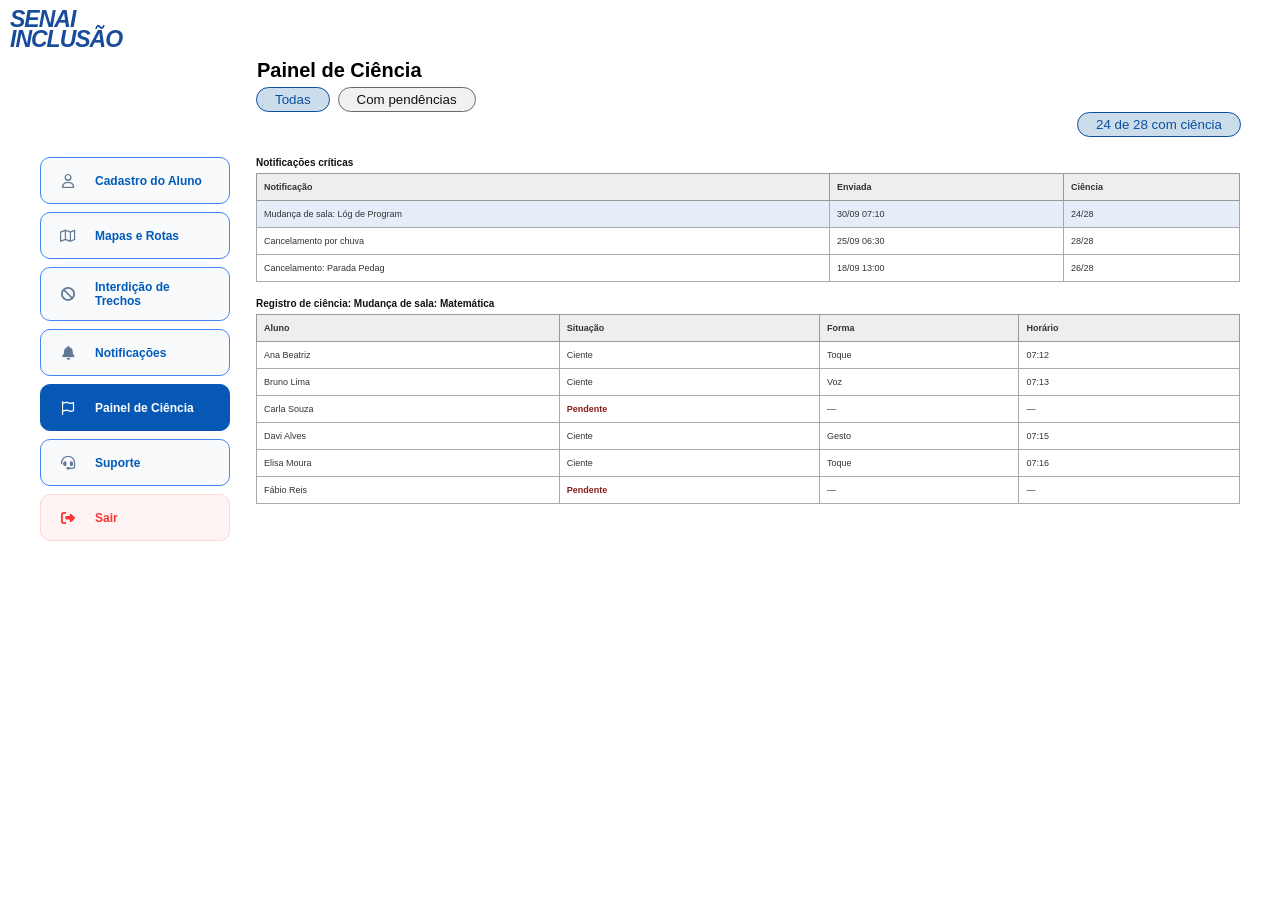
==== index.html @ 3b81bab3 "tela de cadastro feitas e rederecionamentos no local certo" ====
<!DOCTYPE html>
<html lang="pt-BR">
<head>
    <meta charset="UTF-8">
    <meta name="viewport" content="width=device-width, initial-scale=1.0">
    <title>SENAI INCLUSÃO - Painel Ciencia</title>

    <link rel="stylesheet" href="https://cdnjs.cloudflare.com/ajax/libs/font-awesome/6.4.0/css/all.min.css">

    <!--Rederecionamento css-->
     <link rel="stylesheet" href="telaciencia.css">


     
</head>
<body>

    <div class="logo">
        <span>SENAI</span>
        <span>INCLUSÃO</span>
    </div>

    <div class="frase-inicio">
        <h2>Painel de Ciência</h2>
    </div>

    <div class="acecibilidade">
        <button style="background-color: #cbddeb; border: 1px solid #0B4F9E; color: #0B4F9E;" class="contraste">Todas</button>
        <button style="background-color: #F1F1F1; border: 1px solid #6B6B6B; color: #111111;" class="contraste"> Com pendências</button>
    </div>

  
    <div class="acecibilidade2">
    <button style="background-color: #cbddeb; border: 1px solid #0B4F9E; color: #0B4F9E;" class="contraste">24 de 28 com ciência</button>
    </div>
    




<div class="lado">

    <!-- MENU DA ESQUERDA -->
    <div class="etapas">

        <a href="telacadastro.css" class="opcao-menu">
            <i class="fa-regular fa-user"></i>
            <span>Cadastro do Aluno</span>
        </a>

        <a href="#" class="opcao-menu">
            <i class="fa-regular fa-map"></i>
            <span>Mapas e Rotas</span>
        </a>

        <a href="#" class="opcao-menu">
            <i class="fa-solid fa-ban"></i>
            <span>Interdição de Trechos</span>
        </a>

        <a href="#" class="opcao-menu">
            <i class="fa-solid fa-bell"></i>
            <span>Notificações</span>
        </a>

        <a href="#" class="opcao-menu ativo">
            <i class="fa-regular fa-flag"></i>
            <span>Painel de Ciência</span>
        </a>

        <a href="#" class="opcao-menu">
            <i class="fa-solid fa-headset"></i>
            <span>Suporte</span>
        </a>

        <a href="#" class="opcao-menu sair">
            <i class="fa-solid fa-right-from-bracket"></i>
            <span>Sair</span>
        </a>

    </div>


    <!-- ÁREA DA DIREITA DAS DUAS TABELAS -->
    <div class="area-tabelas">
        
        <!-- PRIMEIRA TABELA -->
        <div class="bloco-tabela">

            <p class="titulo-tabela">
                Notificações críticas
            </p>

            <table class="tabela-painel tabela-notificacoes">

                <thead>
                    <tr>
                        <th>Notificação</th>
                        <th>Enviada</th>
                        <th>Ciência</th>
                    </tr>
                </thead>

                <tbody>
                    <tr class="linha-destaque">
                        <td>Mudança de sala: Lóg de Program</td>
                        <td>30/09 07:10</td>
                        <td>24/28</td>
                    </tr>

                    <tr>
                        <td>Cancelamento por chuva</td>
                        <td>25/09 06:30</td>
                        <td>28/28</td>
                    </tr>

                    <tr>
                        <td>Cancelamento: Parada Pedag</td>
                        <td>18/09 13:00</td>
                        <td>26/28</td>
                    </tr>
                </tbody>

            </table>
            

        </div>


        <!-- SEGUNDA TABELA -->
        <div class="bloco-tabela">

            <p class="titulo-tabela">
                Registro de ciência: Mudança de sala: Matemática
            </p>

            <table class="tabela-painel tabela-ciencia">

                <thead>
                    <tr>
                        <th>Aluno</th>
                        <th>Situação</th>
                        <th>Forma</th>
                        <th>Horário</th>
                    </tr>
                </thead>

                <tbody>
                    <tr>
                        <td>Ana Beatriz</td>
                        <td>Ciente</td>
                        <td>Toque</td>
                        <td>07:12</td>
                    </tr>

                    <tr>
                        <td>Bruno Lima</td>
                        <td>Ciente</td>
                        <td>Voz</td>
                        <td>07:13</td>
                    </tr>

                    <tr>
                        <td>Carla Souza</td>
                        <td class="pendente">Pendente</td>
                        <td>—</td>
                        <td>—</td>
                    </tr>

                    <tr>
                        <td>Davi Alves</td>
                        <td>Ciente</td>
                        <td>Gesto</td>
                        <td>07:15</td>
                    </tr>

                    <tr>
                        <td>Elisa Moura</td>
                        <td>Ciente</td>
                        <td>Toque</td>
                        <td>07:16</td>
                    </tr>

                    <tr>
                        <td>Fábio Reis</td>
                        <td class="pendente">Pendente</td>
                        <td>—</td>
                        <td>—</td>
                    </tr>
                </tbody>

            </table>

        </div>

    </div>

</div>

  


</body>
</html>
---- telaciencia.css ----
body {
    font-family: Arial, sans-serif;
    background-color: #FFFFFF;

    width: 100%;
    min-height: 100vh;
    position: relative;
    padding: 40px 40px;
    box-sizing: border-box;

    margin: 0;
    padding: 0;
}

        /* Cabeçalho para ficar alinhado um ao lado do outro*/
    .cabecalho {
        display: flex;
        justify-content: space-between;
        align-items: left;

        padding: 20px 12px;
    }

    /* Logo */
    .logo {
        display: flex;
        flex-direction: column;

        color: #174b9b;
        font-size: 23px;
        font-weight: 900;
        font-style: italic;
        line-height: 0.85;
        letter-spacing: -1px;
        margin: 10px;
    }

    .frase-inicio{
    display: flex;
    flex-direction: column;
    align-items: flex-start;

    margin-left: 257px;
    width: calc(100% - 230px);
    box-sizing: border-box;
    }

    .frase-inicio h2 {
    margin: 0 0 5px;
    font-size: 20px;
}

    .acecibilidade{
    display: flex;
    justify-content: flex-start;
    align-items: center;
    flex-wrap: wrap;
    gap: 8px;

    width: calc(100% 230px);
    margin-left: 256px;
    padding: 0;
    box-sizing: border-box;
}

/*mudando as cores,alinhamento e o tamanho*/
.contraste,
.tamanho-fonte {
    display: flex;
    justify-content: center;
    align-items: center;

    background-color: white;
    border: 1px solid #cbddeb;
    border-radius: 20px;
    padding: 4px 18px;
    cursor: pointer;
}

.acecibilidade2{
    display: flex;
    justify-content: flex-end;
    align-items: center;

    width: calc(100% - 230px);
    margin-left: 191px;
    padding: 0;
    box-sizing: border-box;
    
}


/* Organiza as opções na vertical */
.etapas {
    display: flex;
    flex-direction: column;
    gap: 8px;
    margin: 10px;

    width: 190px;
}

/* Estilo de cada opção */
.opcao-menu {
    display: flex;
    align-items: center;
    gap: 18px;

    width: 100%;
    min-height: 47px;
    padding: 12px 18px;
    box-sizing: border-box;

    background-color: #f8fafc;
    border: 1px solid #4285f4;
    border-radius: 10px;

    color: #005bbb;
    font-size: 12px;
    font-weight: bold;
    text-decoration: none;

    transition: background-color 0.2s;
}

/* Padroniza o tamanho dos ícones */
.opcao-menu i {
    width: 18px;
    min-width: 18px;
    text-align: center;
    font-size: 14px;
    color: #627994;
}

/* Opção selecionada */
.opcao-menu.ativo {
    background-color: #0757b5;
    color: white;
    border-color: #0757b5;
}

.opcao-menu.ativo i {
    color: white;
}

/* Botão Sair */
.opcao-menu.sair {
    color: #ff3333;
    background-color: #fff4f4;
    border-color: #ffd5d5;
}

.opcao-menu.sair i {
    color: #ff3333;
}


/* Títulos acima das tabelas */
.titulo-tabela {
    font-size: 10px;
    font-weight: bold;
    color: #111111;
    margin: 18px 0 5px;
}

/* Estilo geral das tabelas */
.tabela-painel {
    width: 100%;
    border-collapse: collapse;
    table-layout: auto;

    font-family: Arial, sans-serif;
    font-size: 9px;
    color: #333333;

    background-color: #ffffff;
    border: 1px solid #999999;
}

/* Cabeçalho */
.tabela-painel thead th {
    background-color: #eeeeee;
    font-weight: bold;
    text-align: left;

    padding: 8px 1px;
    border: 1px solid #999999;
}

/* Células */
.tabela-painel tbody td {
    padding: 8px 7px;
    text-align: left;

    border: 1px solid #aaaaaa;
    font-weight: normal;
}

/* Primeira notificação destacada */
.tabela-notificacoes .linha-destaque {
    background-color: #e5edf8;
}

/* Situações pendentes */
.tabela-painel .pendente {
    color: #8a1c1c;
    font-weight: bold;
}

/* Espaço entre as duas tabelas */
.tabela-ciencia {
    margin-bottom: 20px;
}


/* MENU À ESQUERDA E TABELAS À DIREITA */
.lado {
    display: grid;
    grid-template-columns: 190px minmax(0, 1fr);
    align-items: start;
    gap: 26px;

    width: calc(100% - 80px);
    max-width: 1250px;

    margin: 20px auto;
    box-sizing: border-box;
}

/* Menu da esquerda */
.etapas {
    display: flex;
    flex-direction: column;
    gap: 8px;

    width: 100%;
    margin: 0;
    min-width: 0;
}

/* Área que recebe as DUAS tabelas */
.area-tabelas {
    width: 100%;
    min-width: 0;
}

/* Cada tabela ocupa sua própria linha */
.bloco-tabela {
    width: 100%;
    min-width: 0;
    margin-bottom: 16px;
}

/* Títulos */
.titulo-tabela {
    font-size: 10px;
    font-weight: bold;
    color: #111111;
    margin: 0 0 5px;
}


/* Cabeçalho */
.tabela-painel thead th {
    background-color: #eeeeee;
    font-weight: bold;
    text-align: left;

    padding: 8px 7px;
    border: 1px solid #999999;
}
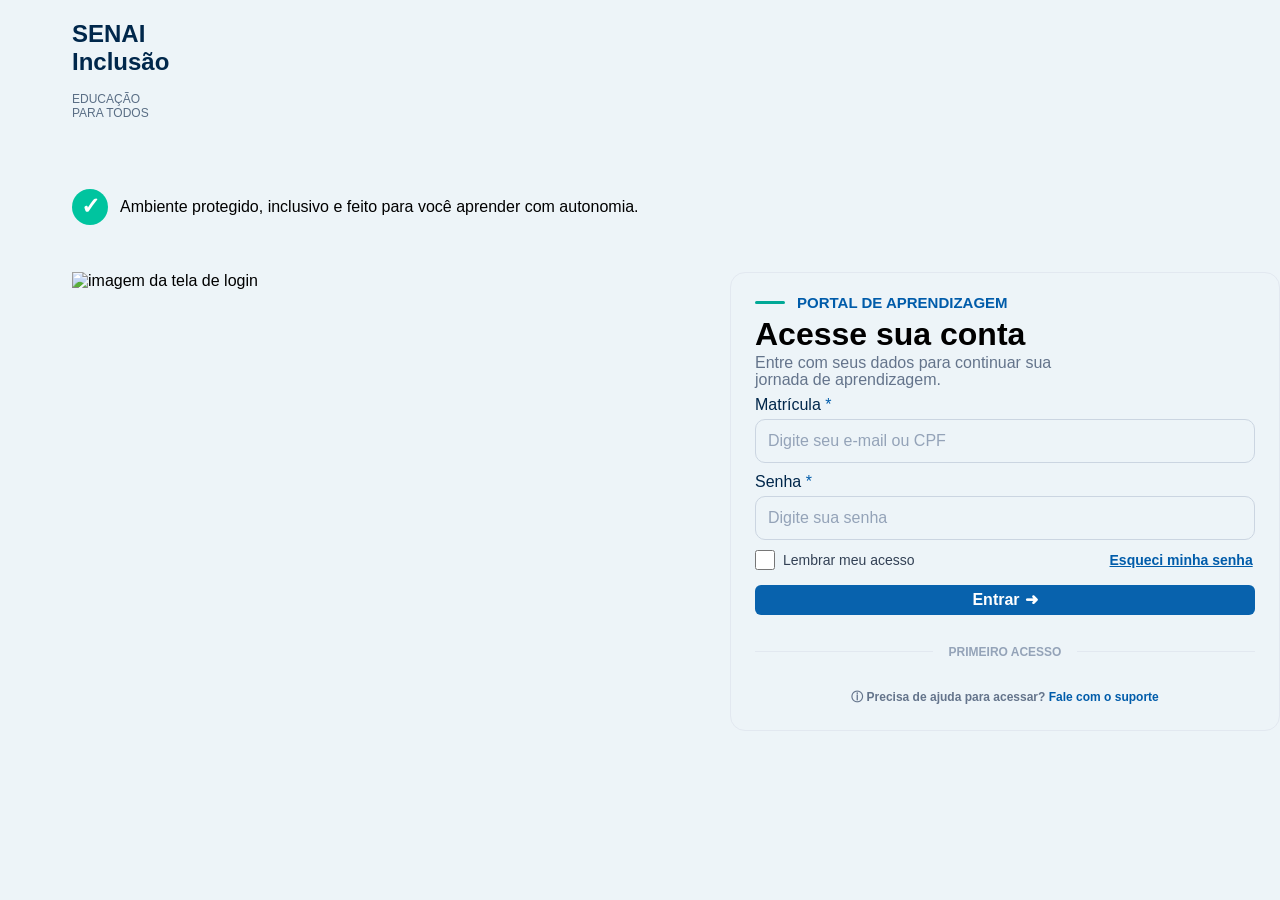
==== commit a18b2a50: "ligação dos sites correta; estruturação correta;" ====
--- a/index.html
+++ b/index.html
@@ -3,201 +3,122 @@
 <head>
     <meta charset="UTF-8">
     <meta name="viewport" content="width=device-width, initial-scale=1.0">
-    <title>SENAI INCLUSÃO - Painel Ciencia</title>
+    <title>SENAI INCLUSÃO - Tela Login</title>
 
-    <link rel="stylesheet" href="https://cdnjs.cloudflare.com/ajax/libs/font-awesome/6.4.0/css/all.min.css">
-
-    <!--Rederecionamento css-->
-     <link rel="stylesheet" href="telaciencia.css">
+    <link rel="stylesheet" href="index.css">
 
 
-     
 </head>
 <body>
+    <!--Inicio da tela-->
+<div class="botao-lado">
+    <div class="marca">
+    <h2 class="inico">SENAI Inclusão</h2>
 
-    <div class="logo">
-        <span>SENAI</span>
-        <span>INCLUSÃO</span>
+    <p style="color: #5A6E85;" class="einico">EDUCAÇÃO PARA TODOS</p>
     </div>
 
-    <div class="frase-inicio">
-        <h2>Painel de Ciência</h2>
-    </div>
 
-    <div class="acecibilidade">
-        <button style="background-color: #cbddeb; border: 1px solid #0B4F9E; color: #0B4F9E;" class="contraste">Todas</button>
-        <button style="background-color: #F1F1F1; border: 1px solid #6B6B6B; color: #111111;" class="contraste"> Com pendências</button>
-    </div>
+<button class="contraste">⊖ contraste</button>
 
-  
-    <div class="acecibilidade2">
-    <button style="background-color: #cbddeb; border: 1px solid #0B4F9E; color: #0B4F9E;" class="contraste">24 de 28 com ciência</button>
-    </div>
+
+<div class="tamanho-fonte">
+    <button class="paint">A-</button> 
+    <span class="paint">/</span>
+    <button style="color: #005CAA;" class="paint">A+</button>
+</div>
+
+</div>
+
+
+<!--textos abaixo da imagem-->
+
+<div class="descricao">
+    <div class="icone-confirmacao">✓</div>
+
+    <p>Ambiente protegido, inclusivo e feito para você aprender com autonomia.</p>
+</div>
+
+<div class="login-inicio">
+<!--imagem colocada-->
+<img class="imagem-principal" src="/img/imagem trabalho.jpeg" alt="imagem da tela de login">
+
+    <form>
+
+<div class="login">
+
+    <div class="portal-aprednizagem">
+<div class="identificacao">
+    <span class="linha"></span>
+    <span style="color: #005CAA;" class="descricao-login">PORTAL DE APRENDIZAGEM</span>
+</div>
+
+
+<H1>Acesse sua conta</H1>
+</div>
+
+<div class="descricao-juntos">
+<p>Entre com seus dados para continuar sua</p> 
+<p>jornada de aprendizagem.</p>
+</div>
+
+<div>   
+<label style="color: #00274B;" for="matricula">Matrícula <span class="asteristico">*</span></label>
+        <div class="campo">
+        <span></span>
+    <input type="text"
+    placeholder="Digite seu e-mail ou CPF"
+    id="matricula">
+
+    <br>
     
+
+     <label style="color: #00274B;" for="senha">Senha <span class="asteristico">*</span></label>
+        <div class="campo">
+            <span></span>
+    <input type="text"
+    placeholder="Digite sua senha"
+    id="senha">
+     <span></span>
+
+    <br>
+
+    <div class="opcoes">
+
+    <label class="lembrar">
+        <input type="checkbox">
+        Lembrar meu acesso
+    </label>
+
+    <a class="esqueci">Esqueci minha senha</a>
+
+</div>
 
 
 
+    <a href="telacadastro.html" class="entrar">
+    Entrar <span>➜</span>
+    </a>
 
-<div class="lado">
 
-    <!-- MENU DA ESQUERDA -->
-    <div class="etapas">
+<div class="divisor">
+    <span></span>
+<p>PRIMEIRO ACESSO</p>
+    <span></span>
+</div>
 
-        <a href="telacadastro.css" class="opcao-menu">
-            <i class="fa-regular fa-user"></i>
-            <span>Cadastro do Aluno</span>
-        </a>
+<center>
+<p class="suporte">
+        ⓘ Precisa de ajuda para acessar?
+        <a class="clique" href="">Fale com o suporte</a>
+    </p>
+</center>
 
-        <a href="#" class="opcao-menu">
-            <i class="fa-regular fa-map"></i>
-            <span>Mapas e Rotas</span>
-        </a>
+    </form>
 
-        <a href="#" class="opcao-menu">
-            <i class="fa-solid fa-ban"></i>
-            <span>Interdição de Trechos</span>
-        </a>
-
-        <a href="#" class="opcao-menu">
-            <i class="fa-solid fa-bell"></i>
-            <span>Notificações</span>
-        </a>
-
-        <a href="#" class="opcao-menu ativo">
-            <i class="fa-regular fa-flag"></i>
-            <span>Painel de Ciência</span>
-        </a>
-
-        <a href="#" class="opcao-menu">
-            <i class="fa-solid fa-headset"></i>
-            <span>Suporte</span>
-        </a>
-
-        <a href="#" class="opcao-menu sair">
-            <i class="fa-solid fa-right-from-bracket"></i>
-            <span>Sair</span>
-        </a>
-
+</div>
     </div>
 
-
-    <!-- ÁREA DA DIREITA DAS DUAS TABELAS -->
-    <div class="area-tabelas">
-        
-        <!-- PRIMEIRA TABELA -->
-        <div class="bloco-tabela">
-
-            <p class="titulo-tabela">
-                Notificações críticas
-            </p>
-
-            <table class="tabela-painel tabela-notificacoes">
-
-                <thead>
-                    <tr>
-                        <th>Notificação</th>
-                        <th>Enviada</th>
-                        <th>Ciência</th>
-                    </tr>
-                </thead>
-
-                <tbody>
-                    <tr class="linha-destaque">
-                        <td>Mudança de sala: Lóg de Program</td>
-                        <td>30/09 07:10</td>
-                        <td>24/28</td>
-                    </tr>
-
-                    <tr>
-                        <td>Cancelamento por chuva</td>
-                        <td>25/09 06:30</td>
-                        <td>28/28</td>
-                    </tr>
-
-                    <tr>
-                        <td>Cancelamento: Parada Pedag</td>
-                        <td>18/09 13:00</td>
-                        <td>26/28</td>
-                    </tr>
-                </tbody>
-
-            </table>
-            
-
-        </div>
-
-
-        <!-- SEGUNDA TABELA -->
-        <div class="bloco-tabela">
-
-            <p class="titulo-tabela">
-                Registro de ciência: Mudança de sala: Matemática
-            </p>
-
-            <table class="tabela-painel tabela-ciencia">
-
-                <thead>
-                    <tr>
-                        <th>Aluno</th>
-                        <th>Situação</th>
-                        <th>Forma</th>
-                        <th>Horário</th>
-                    </tr>
-                </thead>
-
-                <tbody>
-                    <tr>
-                        <td>Ana Beatriz</td>
-                        <td>Ciente</td>
-                        <td>Toque</td>
-                        <td>07:12</td>
-                    </tr>
-
-                    <tr>
-                        <td>Bruno Lima</td>
-                        <td>Ciente</td>
-                        <td>Voz</td>
-                        <td>07:13</td>
-                    </tr>
-
-                    <tr>
-                        <td>Carla Souza</td>
-                        <td class="pendente">Pendente</td>
-                        <td>—</td>
-                        <td>—</td>
-                    </tr>
-
-                    <tr>
-                        <td>Davi Alves</td>
-                        <td>Ciente</td>
-                        <td>Gesto</td>
-                        <td>07:15</td>
-                    </tr>
-
-                    <tr>
-                        <td>Elisa Moura</td>
-                        <td>Ciente</td>
-                        <td>Toque</td>
-                        <td>07:16</td>
-                    </tr>
-
-                    <tr>
-                        <td>Fábio Reis</td>
-                        <td class="pendente">Pendente</td>
-                        <td>—</td>
-                        <td>—</td>
-                    </tr>
-                </tbody>
-
-            </table>
-
-        </div>
-
-    </div>
-
-</div>
-
-  
 
 
 </body>
--- a/index.css
+++ b/index.css
@@ -0,0 +1,295 @@
+* {
+    box-sizing: border-box;
+}
+
+html {
+    width: 100%;
+    min-height: 100%;
+}
+
+body {
+    font-family: Arial, sans-serif;
+
+    width: 100%;
+    min-height: 100vh;
+    min-height: 100dvh;
+    contain: auto;
+
+    margin: 0;
+    padding: 0;
+
+    background-color: #edf4f8;
+}
+
+.inico{
+ margin-left: 72px;
+ color: #00274B;
+}
+
+.einico{
+    margin-top: -4px;
+    margin-left: 72px;
+    font-size: 12px;
+    
+}
+
+.botao-lado{
+    display: flex;
+    align-items: center;
+    width: 100%;
+    box-sizing: border-box;
+    gap: 8px
+    
+    
+}
+
+.marca{
+    padding: 0 1400px 0 0;
+}
+
+.contraste,
+.tamanho-fonte {
+    display: flex;
+    justify-content: center;
+    align-items: center;
+
+    background-color: white;
+    border: 1px solid #cbddeb;
+    border-radius: 20px;
+    padding: 12px 12px;
+}
+/*mudando a cor do constraste apenas*/
+.contraste{
+    color: #00274B;
+    cursor: pointer;
+}
+/*mudando o tamanho*/
+.tamanho-fonte {
+    gap: 8px;
+}
+
+.paint{
+    background: none;
+    border: none;
+    cursor: pointer;
+    color: #64748B;
+    font-weight: bold;
+}
+
+/*Ajustar para ficar alinhado ao "emoji"*/
+.descricao{
+    display: flex;
+    align-items: center;
+    gap: 12px;
+    padding: 50px 0 40px 0;
+
+
+}
+
+/*Imagem em volta do icone de confirmação verde*/
+.icone-confirmacao{
+    width: 36px;
+    height: 36px;
+    min-width: 36px;
+    border-radius: 50%;
+    background-color: #00C49F;
+    color: white;
+
+    display: flex;
+    align-items: center;
+    justify-content: center;
+
+    font-size: 23px;
+    font-weight: bold;
+    margin-left: 72px;
+}
+
+.alinhado{
+    display: flex;
+}
+
+.imagem-principal{
+    margin-left: 72px;
+    width: 700px; 
+    height: auto;
+}
+
+.login-inicio{
+    display: flex;
+    gap: 30px;
+}
+
+.login {
+    width: 100%;
+    max-width: 600px;
+
+    padding: 24px;
+    margin: 0 auto;
+
+    border: 1px solid #E2E8F0;
+    border-radius: 15px;
+    box-sizing: border-box;
+}
+
+
+/*Linha ao lado verde*/
+.linha {
+    width: 28px;
+    height: 4px;
+    background-color: #00A896;
+    border-radius: 5px;
+}
+
+.identificacao {
+    display: flex;
+    align-items: center;
+    gap: 12px;
+}
+
+.linha {
+    display: inline-block;
+    width: 30px;
+    height: 3px;
+    background-color: #00A896;
+    border-radius: 5px;
+    flex-shrink: 0;
+}
+
+.descricao-login{
+    font-size: 15px;
+    font-weight: bold;
+}
+
+.portal-aprednizagem{
+    line-height: 11px;
+
+}
+
+
+.descricao-juntos{
+  line-height: 1px;
+  color: #64748B;
+  font-size: 16px;
+}
+
+input{
+    width: 500px;
+    padding: 12px;
+    border: 1px solid #CBD5E1;
+    border-radius: 10px;
+    font-size: 16px;
+    box-sizing: border-box;
+    margin-top: 5px;
+    margin-bottom: 10px;
+    background-color: #edf4f8;
+}
+
+.asteristico{
+    color: #005CAA;
+}
+
+::placeholder{
+    color: #94A3B8;
+}
+
+/*Ajustar fonte da frase da checkbox*/
+.lembrar {
+    padding: 0 0 0 0;
+    display: flex;
+    align-items: center;
+    gap: 8px;
+    white-space: nowrap;
+    font-size: 14px;
+    color: #334155;
+    cursor: pointer;
+}
+
+/*Ajustar proporção do checkbox*/
+.lembrar input {
+    width: 20px;
+    height: 20px;
+    margin: 0;
+    accent-color: #005CAA;
+    cursor: pointer;
+}
+
+/*ajustar cor e posição do "esqueci minha senha"*/
+.esqueci {
+    padding: 2px 0px 0 195px ;
+    font-size: 14px;
+    font-weight: bold;
+    color: #005CAA;
+    white-space: nowrap;
+    text-decoration: underline;
+}
+
+.opcoes{
+    padding: 0 0 15px;
+    display: flex;
+}
+
+/*Ajustando button*/
+.entrar {
+    height: 30px;
+    box-sizing: border-box;
+
+    display: flex;
+    align-items: center;
+    justify-content: center;
+    gap: 5px;
+
+    background-color: #0862ad;
+    color: white;
+
+    border: none;
+    border-radius: 6px;
+    
+    font-weight: bold;
+    text-decoration: none;
+
+    cursor: pointer;
+}
+
+/*ajustando o local do divisor*/
+.divisor {
+    display: flex;
+    align-items: center;
+    gap: 16px;
+    margin: 30px 0;
+}
+
+/*criando divisor ao lado*/
+.divisor span {
+    flex: 1;
+    height: 1px;
+    background-color: #E2E8F0;
+}
+
+/*mudando formatação dentro da divisão*/
+.divisor p {
+    margin: 0;
+    color: #94A3B8;
+    font-size: 12px;
+    font-weight: bold;
+    white-space: nowrap;
+}
+
+/*ajustando alinhamento do suporte */
+.suporte{
+    margin: 0;
+    color: #64748B;
+    font-size: 12px;
+    font-weight: bold;
+    white-space: nowrap;
+}
+
+/*tirando o sublinhamento e colocando uma nova cor */
+.clique{
+    text-decoration: none;
+    color: #005CAA;
+}
+
+a{
+ text-decoration: none;
+ color:white
+}
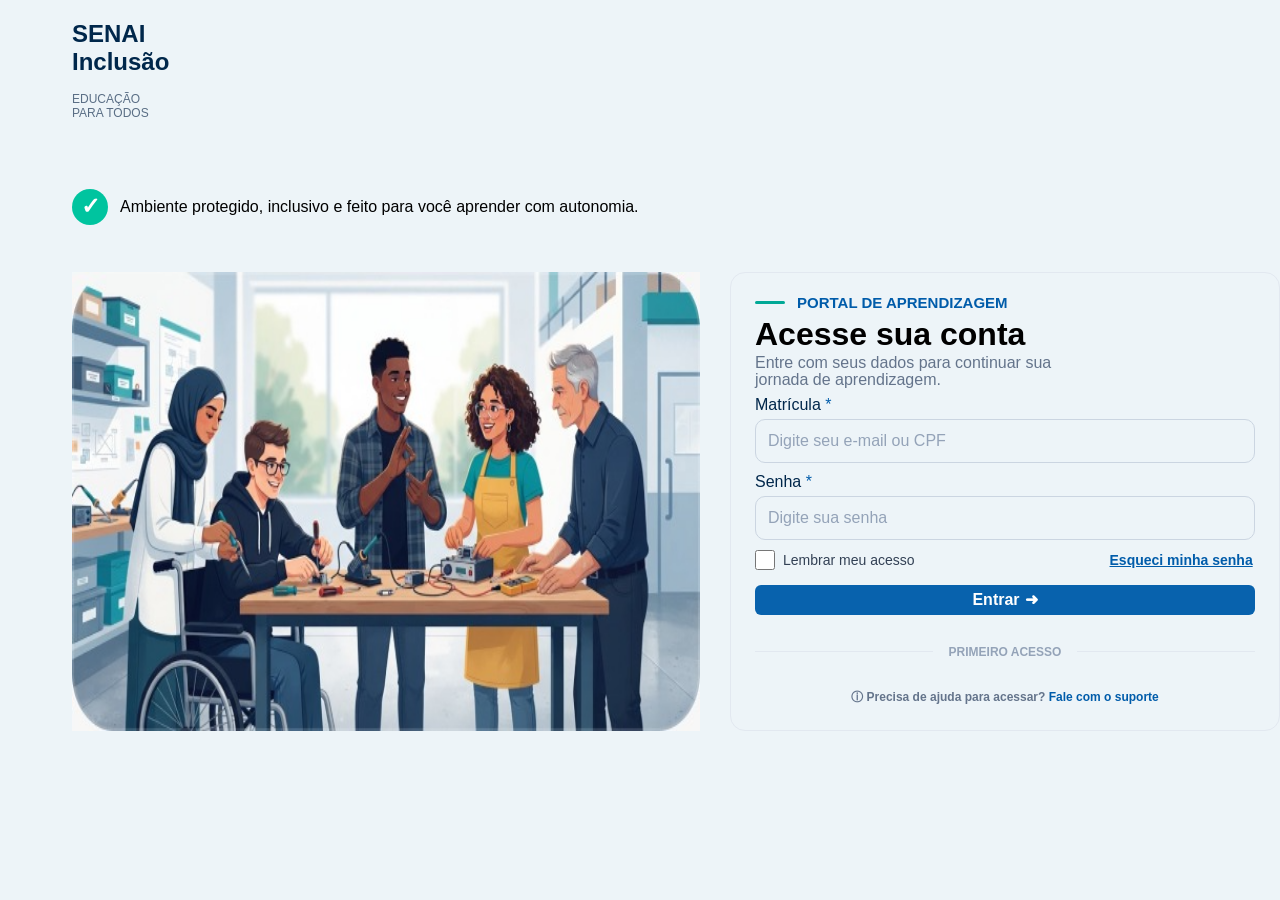
==== commit 15dae0fb: "rederecionamento" ====
--- a/index.html
+++ b/index.html
@@ -41,7 +41,7 @@
 
 <div class="login-inicio">
 <!--imagem colocada-->
-<img class="imagem-principal" src="/img/imagem trabalho.jpeg" alt="imagem da tela de login">
+<img class="imagem-principal" src="imagem trabalho.png" alt="imagem da tela de login">
 
     <form>
 
